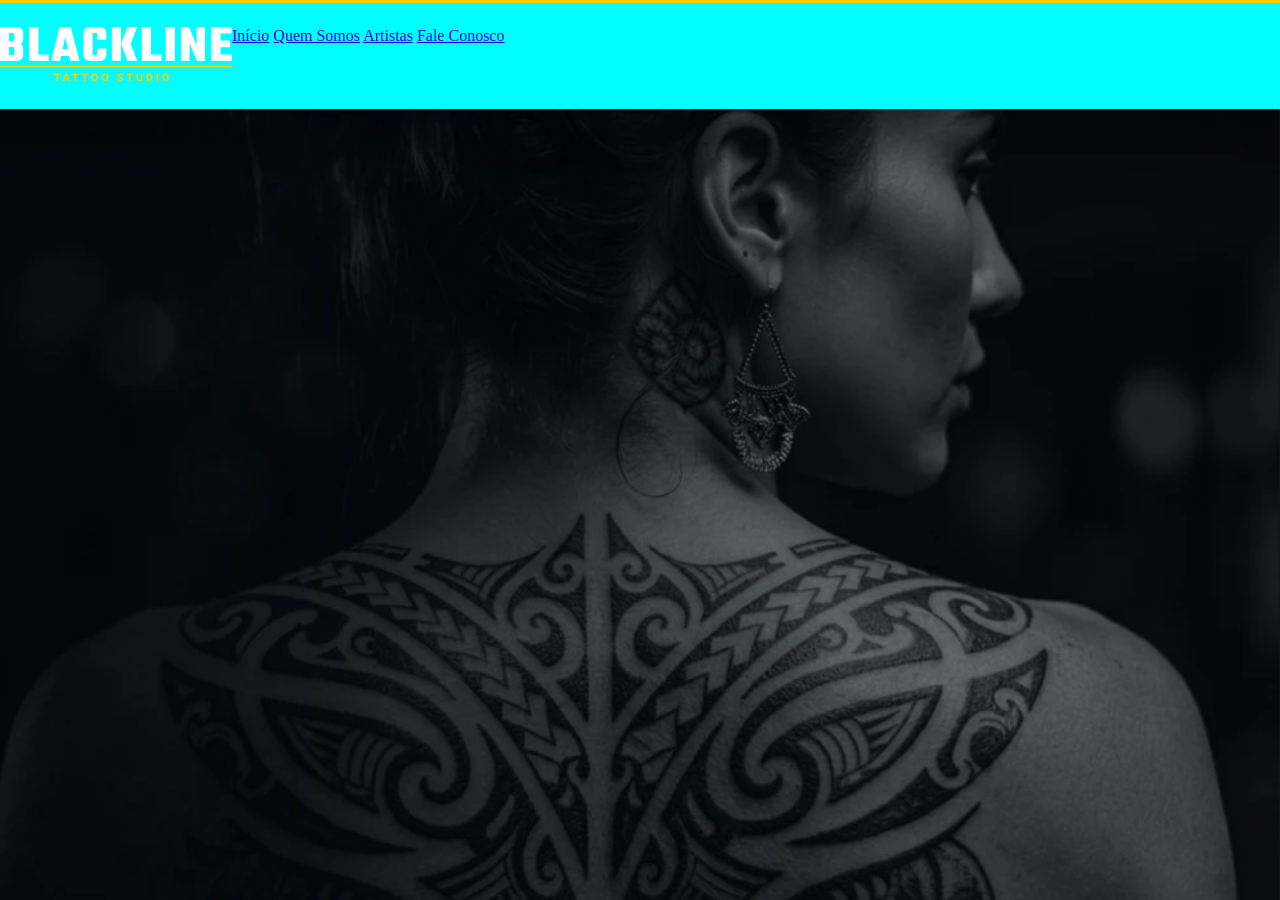
==== index.html @ f831e8f5 "base" ====
<!DOCTYPE html>
<html lang="pt-br">

<head>
    <meta charset="UTF-8">
    <meta name="viewport" content="width=device-width, initial-scale=1.0">
    <link rel="stylesheet" href="css/style.css">
    <link rel="preconnect" href="https://fonts.googleapis.com">
    <link rel="preconnect" href="https://fonts.gstatic.com" crossorigin>
    <link
        href="https://fonts.googleapis.com/css2?family=Inter:ital,opsz,wght@0,14..32,100..900;1,14..32,100..900&family=Teko:wght@300..700&display=swap"
        rel="stylesheet">
    <title>Black Line - Tattoo Studio</title>
</head>

<body>
    <header class="headerPrincipal">
        <div class="container">
            <div class="logo">
                <img src="imagens/logo-black-line.svg" alt="logo do estudio de tatuagem Black Line">
            </div>
            <nav class="menu">
                <a href="#">Início</a>
                <a href="#">Quem Somos</a>
                <a href="#">Artistas</a>
                <a href="#">Fale Conosco</a>
            </nav>
        </div>
    </header>
    <div class="hero">
        <div class="container">
            <h2></h2>
            <h1></h1>
        </div>
    </div>
    <div class="content2">

    </div>
    <footer class="footerPrincipal"></footer>
</body>

</html>
---- css/style.css ----
*{
    margin: 0px;
    padding: 0px;
}
body{
    background-color: #14141B;
}
.headerPrincipal{
    background-color: aqua;
    position: fixed;
    width: 100%;
    border-top: 3px solid #FFCC00;
    padding:24px 0px
}
.headerPrincipal .container{
    display: flex;
}
.hero{
    background-image: url("../imagens/bg_hero.webp");
    height: 100vh;
    width: 100%;
    background-size: cover;
    background-position: top right;
}
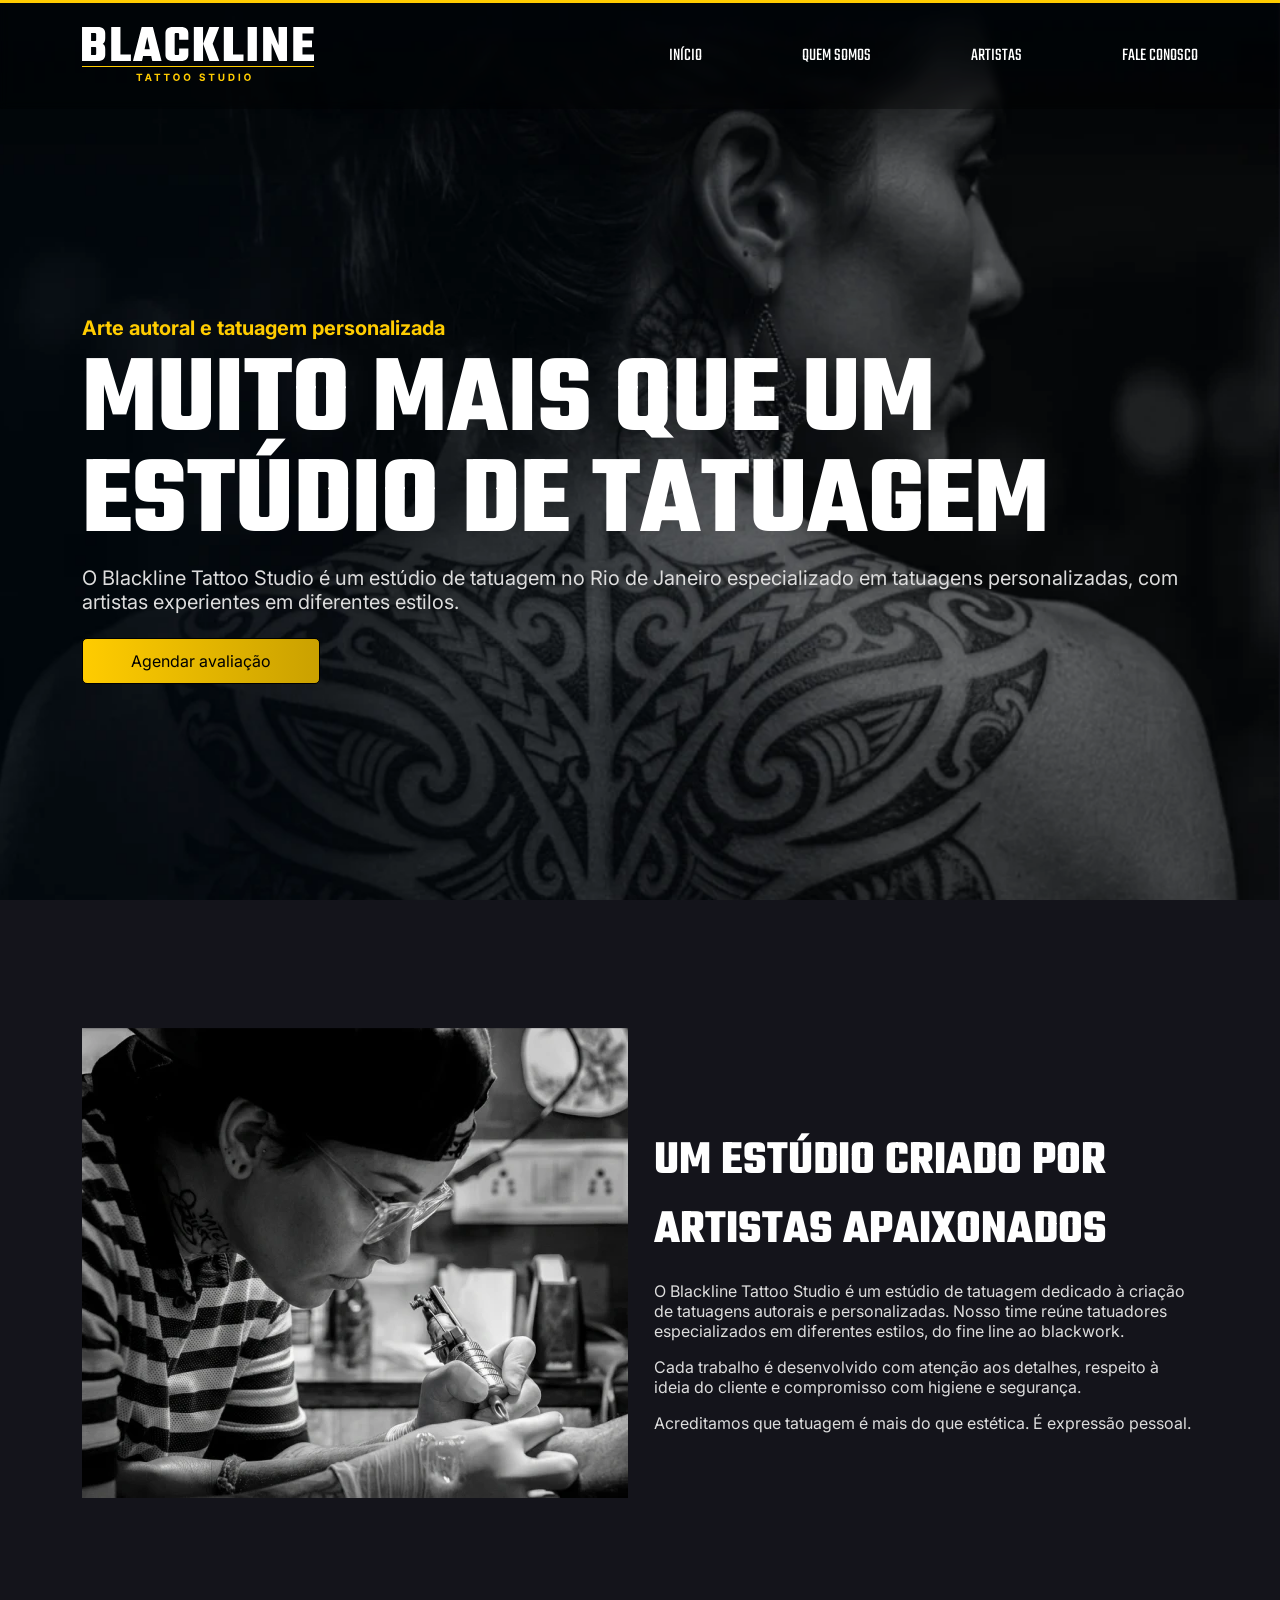
==== commit 26d60548: "v2" ====
--- a/index.html
+++ b/index.html
@@ -8,7 +8,7 @@
     <link rel="preconnect" href="https://fonts.googleapis.com">
     <link rel="preconnect" href="https://fonts.gstatic.com" crossorigin>
     <link
-        href="https://fonts.googleapis.com/css2?family=Inter:ital,opsz,wght@0,14..32,100..900;1,14..32,100..900&family=Teko:wght@300..700&display=swap"
+        href="https://fonts.googleapis.com/css2?family=Inter:ital,opsz@0,14..32;1,14..32&family=Teko:wght@700&display=swap"
         rel="stylesheet">
     <title>Black Line - Tattoo Studio</title>
 </head>
@@ -29,12 +29,30 @@
     </header>
     <div class="hero">
         <div class="container">
-            <h2></h2>
-            <h1></h1>
+            <h2>Arte autoral e tatuagem personalizada</h2>
+            <h1>muito mais que um estúdio de tatuagem</h1>
+            <p>O Blackline Tattoo Studio é um estúdio de tatuagem no Rio de Janeiro especializado em tatuagens
+                personalizadas, com artistas experientes em diferentes estilos.</p>
+            <a class="button" href="error404.html">Agendar avaliação</a>
         </div>
     </div>
-    <div class="content2">
-
+    <div class="container" id="container2">
+        <img src="imagens/tatuador_black_line.webp" alt="tatuador blackline">
+        <div>
+            <h2>Um estúdio criado por artistas apaixonados</h2>
+            <p>
+                O Blackline Tattoo Studio é um estúdio de tatuagem dedicado à criação de tatuagens autorais e
+                personalizadas. Nosso time reúne tatuadores especializados em diferentes estilos, do fine line ao
+                blackwork.
+            </p>
+            <p>
+                Cada trabalho é desenvolvido com atenção aos detalhes, respeito à ideia do cliente e compromisso com
+                higiene e segurança.
+            </p>
+            <p>
+                Acreditamos que tatuagem é mais do que estética. É expressão pessoal.
+            </p>
+        </div>
     </div>
     <footer class="footerPrincipal"></footer>
 </body>
--- a/css/style.css
+++ b/css/style.css
@@ -1,19 +1,59 @@
+
 *{
     margin: 0px;
     padding: 0px;
 }
+:root{
+    --fonteRegular:"Inter",sans-serif;
+    --fonteBold:"Teko",sans-serif;
+    --brand:#FFCC00;
+    --brandClaro:#FFE990;
+    --brandEscuro:#CAA100;
+    --gradient:linear-gradient(90deg,var(--brand)0%,var(--brandEscuro)100%);
+    --dark:#14141B;
+    --text:#DDDDDD;
+    --preto:#000000;
+    --branco:#FFFFFF;
+
+}
 body{
-    background-color: #14141B;
+    background-color: var(--dark);
+    font-family: var(--fonteRegular);
+}
+a{
+    display: inline-block;
+     text-decoration: none;
+}
+.container{
+    width: 100%;
+    max-width: 1116px;
+    margin: 0 auto;
 }
 .headerPrincipal{
-    background-color: aqua;
+    background-color:rgba(0, 0, 0, 0.30);
+    backdrop-filter:blur(5px);
     position: fixed;
     width: 100%;
-    border-top: 3px solid #FFCC00;
-    padding:24px 0px
+    border-top: 3px solid var(--brand);
+    padding:24px 0px;
 }
 .headerPrincipal .container{
     display: flex;
+    align-items: center;
+    justify-content: space-between;
+}
+.menu{
+    display: flex;
+    column-gap:100px;
+}
+.menu a{
+    font-family: var(--fonteBold);
+    color: var(--branco);
+    font-size: 18px;
+    text-transform: uppercase;
+}
+.menu a:hover{
+    color: var(--brand);
 }
 .hero{
     background-image: url("../imagens/bg_hero.webp");
@@ -21,4 +61,58 @@
     width: 100%;
     background-size: cover;
     background-position: top right;
-}+
+    display: flex;
+    align-items: center;
+}
+
+.hero .container{
+    margin-top: 100px;
+}
+
+.hero h1{
+    font-family: var(--fonteBold);
+    color: var(--branco);
+    font-size: 112px;
+    text-transform: uppercase;
+    line-height: 90%;
+}
+.hero h2{
+    font-size: 20px;
+    color: var(--brand);
+    margin-bottom: 13px;
+}
+.hero p{
+    font-size: 20px;
+    color: var(--text);
+    margin-top: 12px;
+    margin-bottom: 24px;
+}
+
+.button{
+    font-size: 16px;
+    padding: 12px 48px;
+    background-image: var(--gradient);
+    border: 1px solid;
+    border-radius: 5px;
+    color: var(--preto);
+   
+}
+#container2{
+    padding: 128px 0px;
+    display: flex;
+    column-gap: 26px;
+}
+#container2 h2{
+    margin-top: 99px;
+    margin-bottom: 16px;
+    font-size: 48px;
+    font-family:var(--fonteBold) ;
+    color: var(--branco);
+    text-transform: uppercase;
+}
+#container2 p{
+    font-size: 16px;
+    color: var(--text);
+    margin-bottom: 16px;
+}
